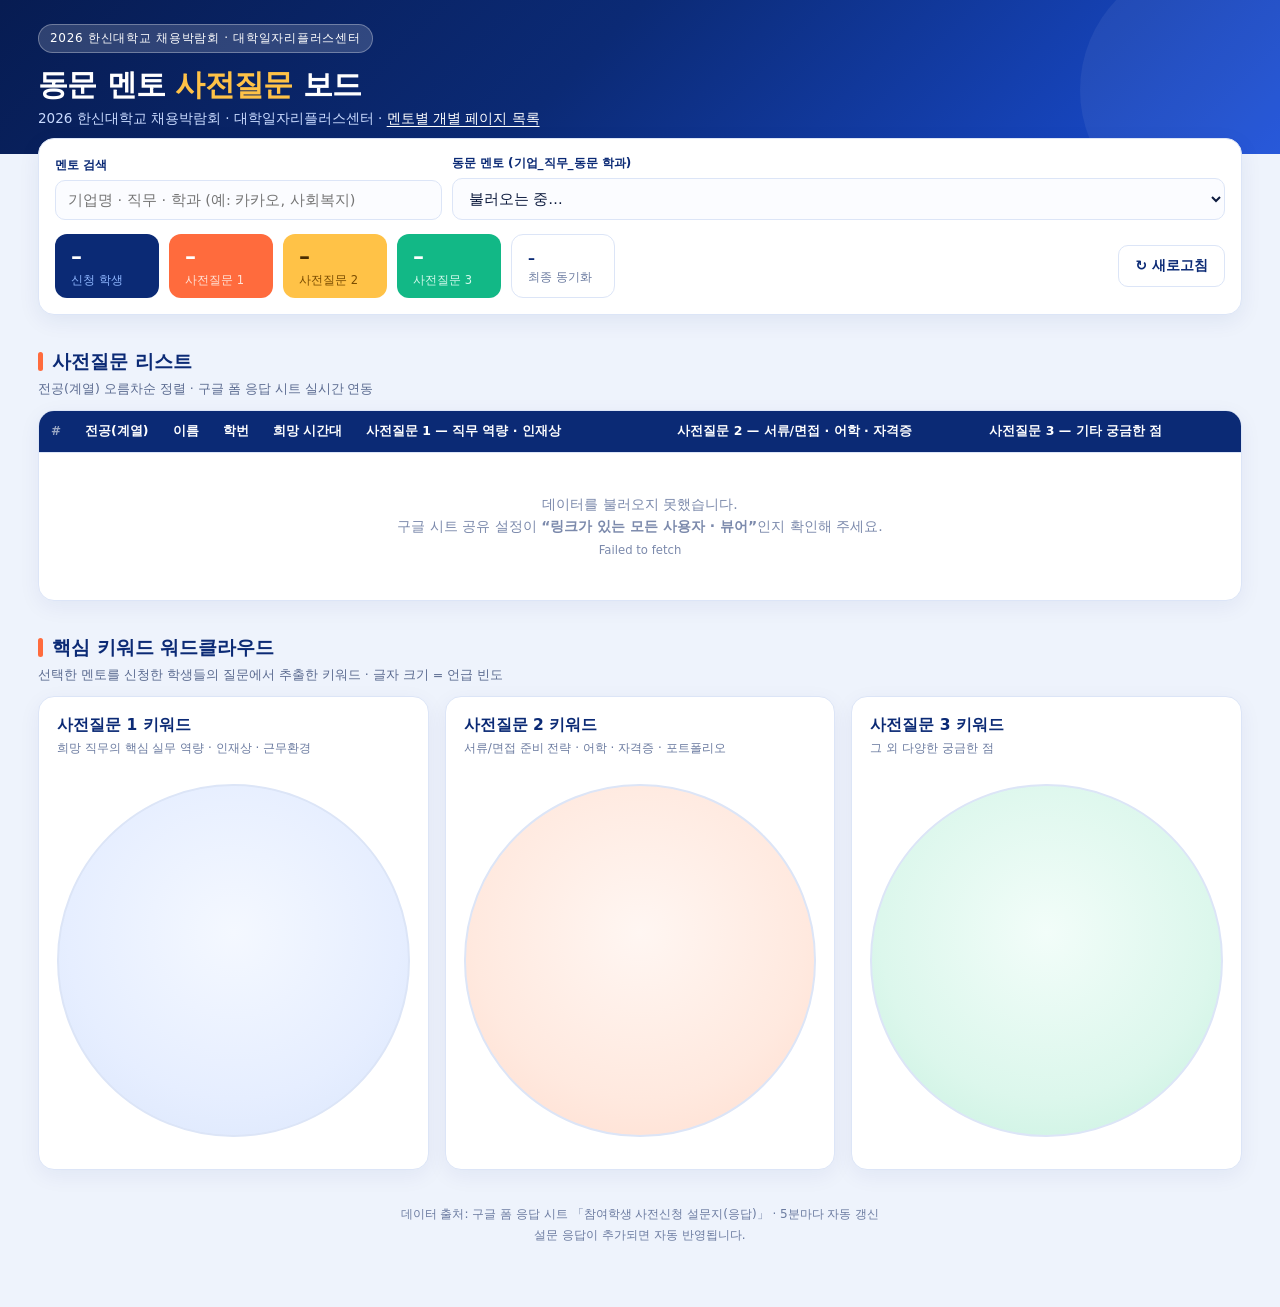
==== index.html @ fbaeb195 "2026 한신대학교 채용박람회 동문 멘토 사전질문 보드 - index.html: 멘토 드롭다운이 있는 통합 보드 - c/01~10.html: 동문 멘토 1명만 보여주는 개별 페이지" ====
<!doctype html>
<html lang="ko">
<head>
<meta charset="utf-8">
<meta name="viewport" content="width=device-width, initial-scale=1">
<title>2026 한신대학교 채용박람회 · 동문 멘토 사전질문 보드</title>
<meta name="robots" content="noindex">
<link rel="stylesheet" href="c/mentor.css">
</head>
<body>
<header>
  <div class="hd">
    <span class="badge">2026 한신대학교 채용박람회 · 대학일자리플러스센터</span>
    <h1>동문 멘토 <b>사전질문</b> 보드</h1>
    <div class="sub">2026 한신대학교 채용박람회 · 대학일자리플러스센터 · <a href="c/">멘토별 개별 페이지 목록</a></div>
  </div>
</header>

<div class="wrap">
  <div class="panel">
    <div class="ctrl">
      <div class="field">
        <label for="q">멘토 검색</label>
        <input id="q" type="search" placeholder="기업명 · 직무 · 학과 (예: 카카오, 사회복지)" autocomplete="off">
      </div>
      <div class="field" style="flex:2">
        <label for="sel">동문 멘토 (기업_직무_동문 학과)</label>
        <select id="sel"><option>불러오는 중…</option></select>
      </div>
    </div>
    <div class="stats">
      <div class="stat"><b id="s1">–</b><span>신청 학생</span></div>
      <div class="stat o"><b id="s2">–</b><span>사전질문 1</span></div>
      <div class="stat y"><b id="s3">–</b><span>사전질문 2</span></div>
      <div class="stat g"><b id="s5">–</b><span>사전질문 3</span></div>
      <div class="stat w"><b id="s4" style="font-size:14px;padding-top:5px">–</b><span>최종 동기화</span></div>
      <button id="reload">↻ 새로고침</button>
    </div>
  </div>

  <h2>사전질문 리스트</h2>
  <div class="note">전공(계열) 오름차순 정렬 · 구글 폼 응답 시트 실시간 연동</div>
  <div class="tablebox">
    <div class="scroll"><table>
      <thead><tr>
        <th class="idx">#</th><th>전공(계열)</th><th>이름</th><th>학번</th><th>희망 시간대</th>
        <th style="width:26%">사전질문 1 — 직무 역량 · 인재상</th>
        <th style="width:26%">사전질문 2 — 서류/면접 · 어학 · 자격증</th>
        <th style="width:22%">사전질문 3 — 기타 궁금한 점</th>
      </tr></thead>
      <tbody id="tb"><tr><td colspan="8" class="empty">데이터를 불러오는 중입니다…</td></tr></tbody>
    </table></div>
  </div>

  <h2>핵심 키워드 워드클라우드</h2>
  <div class="note">선택한 멘토를 신청한 학생들의 질문에서 추출한 키워드 · 글자 크기 = 언급 빈도</div>
  <div class="clouds">
    <div class="cloudcard">
      <h3>사전질문 1 키워드</h3>
      <div class="cap">희망 직무의 핵심 실무 역량 · 인재상 · 근무환경</div>
      <div class="circle" id="c1"></div>
      <div class="chips" id="k1"></div>
    </div>
    <div class="cloudcard q2">
      <h3>사전질문 2 키워드</h3>
      <div class="cap">서류/면접 준비 전략 · 어학 · 자격증 · 포트폴리오</div>
      <div class="circle q2" id="c2"></div>
      <div class="chips" id="k2"></div>
    </div>
    <div class="cloudcard q3">
      <h3>사전질문 3 키워드</h3>
      <div class="cap">그 외 다양한 궁금한 점</div>
      <div class="circle q3" id="c3"></div>
      <div class="chips" id="k3"></div>
    </div>
  </div>

  <footer>
    데이터 출처: 구글 폼 응답 시트 「참여학생 사전신청 설문지(응답)」 · 5분마다 자동 갱신<br>
    설문 응답이 추가되면 자동 반영됩니다.
  </footer>
</div>
<script src="c/mentor.js"></script>
</body>
</html>
---- c/mentor.css ----
:root{
  --navy:#0b2a75; --navy-d:#071c52; --blue:#1b4fd8; --blue-l:#3d74ff;
  --sky:#8fb7ff; --ink:#0d1b3e; --line:#dce5f7; --bg:#eef3fc;
  --accent:#ff6b3d; --accent2:#ffc247; --accent3:#12b886;
}
*{box-sizing:border-box}
body{margin:0;background:var(--bg);color:var(--ink);
  font-family:"Pretendard","Malgun Gothic","맑은 고딕",-apple-system,system-ui,sans-serif}
.wrap{max-width:1240px;margin:0 auto;padding:0 18px 60px}

header{background:linear-gradient(135deg,var(--navy-d) 0%,var(--navy) 45%,var(--blue) 100%);
  color:#fff;padding:24px 0 26px;position:relative;overflow:hidden}
header:after{content:"";position:absolute;right:-60px;top:-40px;width:260px;height:260px;
  border-radius:50%;background:rgba(255,255,255,.06)}
.hd{max-width:1240px;margin:0 auto;padding:0 18px;position:relative;z-index:1}
.badge{display:inline-block;font-size:12px;letter-spacing:.06em;background:rgba(255,255,255,.16);
  border:1px solid rgba(255,255,255,.3);padding:5px 11px;border-radius:999px}
.booth{display:inline-block;background:var(--accent2);color:#4a2c00;font-weight:800;
  font-size:12px;padding:5px 11px;border-radius:999px;margin-left:6px}
h1{margin:13px 0 6px;font-size:30px;font-weight:800;letter-spacing:-.02em;line-height:1.25}
h1 b{color:var(--accent2)}
h1 small{display:block;font-size:15px;font-weight:600;color:var(--accent2);margin-top:6px}
.sub{font-size:13.5px;color:#c9daff}
.sub a{color:#fff;text-decoration:underline;text-underline-offset:3px}

.panel{background:#fff;border:1px solid var(--line);border-radius:16px;
  box-shadow:0 6px 22px rgba(11,42,117,.07);padding:16px;margin-top:-16px;position:relative;z-index:2}
.ctrl{display:flex;gap:10px;flex-wrap:wrap;align-items:flex-end}
.field{flex:1;min-width:250px}
label{display:block;font-size:12px;font-weight:700;color:var(--navy);margin-bottom:6px}
select,input[type=search]{width:100%;padding:11px 12px;border:1.5px solid var(--line);
  border-radius:10px;font-size:14.5px;font-family:inherit;background:#fbfcff;color:var(--ink)}
select:focus,input:focus{outline:none;border-color:var(--blue-l);background:#fff}
button{padding:11px 16px;border:1.5px solid var(--line);border-radius:10px;background:#fff;
  color:var(--navy);font-weight:700;font-size:14px;cursor:pointer;font-family:inherit}
button:hover{border-color:var(--blue-l);color:var(--blue)}

.stats{display:flex;gap:10px;flex-wrap:wrap;margin-top:14px}
.panel .stats{margin-top:14px}
.solo{background:#fff;border:1px solid var(--line);border-radius:16px;
  box-shadow:0 6px 22px rgba(11,42,117,.07);padding:14px;margin-top:-16px;position:relative;z-index:2}
.solo .stats{margin-top:0}
.stat{background:var(--navy);color:#fff;border-radius:12px;padding:10px 16px;min-width:104px}
.stat b{display:block;font-size:22px;line-height:1.15}
.stat span{font-size:11.5px;color:var(--sky)}
.stat.o{background:var(--accent)}.stat.o span{color:#ffe2d6}
.stat.y{background:var(--accent2);color:#4a2c00}.stat.y span{color:#7a4c00}
.stat.g{background:var(--accent3)}.stat.g span{color:#d3f9ec}
.stat.w{background:#fff;color:var(--navy);border:1.5px solid var(--line)}
.stat.w span{color:#6b7ba0}
.stats button{margin-left:auto;align-self:center}

h2{font-size:19px;margin:34px 0 12px;color:var(--navy);display:flex;align-items:center;gap:9px}
h2:before{content:"";width:5px;height:19px;background:var(--accent);border-radius:3px}
.note{font-size:12.5px;color:#5b6b90;margin:-6px 0 12px}

.tablebox{background:#fff;border:1px solid var(--line);border-radius:16px;overflow:hidden;
  box-shadow:0 6px 22px rgba(11,42,117,.06)}
.scroll{overflow-x:auto}
table{width:100%;border-collapse:collapse;font-size:13.5px;min-width:900px}
thead th{background:var(--navy);color:#fff;text-align:left;padding:12px;font-weight:700;
  font-size:12.5px;white-space:nowrap;position:sticky;top:0}
tbody td{padding:12px;border-top:1px solid var(--line);vertical-align:top;
  white-space:pre-wrap;line-height:1.6;word-break:break-word}
tbody tr:nth-child(even){background:#f7faff}
td.dept{font-weight:700;color:var(--navy);white-space:nowrap}
td.meta{white-space:nowrap;color:#44557f}
td.q1{background:rgba(27,79,216,.04)}
td.q2{background:rgba(255,107,61,.05)}
td.q3{background:rgba(18,184,134,.06)}
.no{color:#9aa7c4}
.idx{color:#9aa7c4;font-size:12px;width:34px}

.clouds{display:grid;grid-template-columns:repeat(3,1fr);gap:16px}
@media(max-width:1000px){.clouds{grid-template-columns:1fr}}
.cloudcard{background:#fff;border:1px solid var(--line);border-radius:16px;padding:18px;
  box-shadow:0 6px 22px rgba(11,42,117,.06)}
.cloudcard h3{margin:0 0 4px;font-size:15.5px;color:var(--navy)}
.cloudcard .cap{font-size:12px;color:#6b7ba0;margin-bottom:12px;min-height:32px}
.circle{position:relative;width:100%;aspect-ratio:1/1;border-radius:50%;overflow:hidden;
  background:radial-gradient(circle at 50% 42%,#f4f8ff 0%,#e6eeff 62%,#d9e5fb 100%);
  border:2px solid var(--line)}
.circle.q2{background:radial-gradient(circle at 50% 42%,#fff6f2 0%,#ffe9df 62%,#ffdccd 100%)}
.circle.q3{background:radial-gradient(circle at 50% 42%,#f2fdf9 0%,#dcf7ec 62%,#c5f0de 100%)}
.circle span{position:absolute;white-space:nowrap;font-weight:800;line-height:1;
  transform:translate(-50%,-50%);cursor:default}
.circle span:hover{opacity:.6}
.chips{display:flex;flex-wrap:wrap;gap:6px;margin-top:14px}
.chip{font-size:12px;background:#eef3ff;color:var(--navy);border:1px solid #d5e1fb;
  padding:4px 9px;border-radius:999px}
.chip b{color:var(--accent);margin-left:4px}
.cloudcard.q2 .chip{background:#fff1ea;border-color:#ffd9c7}
.cloudcard.q3 .chip{background:#e9fbf4;border-color:#bfeedd}

.empty{padding:40px;text-align:center;color:#7c8aac;font-size:14px}
footer{margin-top:34px;font-size:12px;color:#6b7ba0;text-align:center;line-height:1.8}
footer a{color:var(--blue)}

/* ---- 허브(멘토 목록) ---- */
.grid{display:grid;grid-template-columns:repeat(auto-fill,minmax(280px,1fr));gap:12px;margin-top:16px}
.card{display:block;background:#fff;border:1px solid var(--line);border-radius:14px;padding:14px 16px;
  text-decoration:none;color:inherit;box-shadow:0 4px 14px rgba(11,42,117,.05);transition:.15s}
.card:hover{border-color:var(--blue-l);transform:translateY(-2px);box-shadow:0 8px 20px rgba(11,42,117,.12)}
.card .num{display:inline-block;background:var(--navy);color:#fff;font-size:11.5px;font-weight:800;
  padding:3px 9px;border-radius:999px;letter-spacing:.04em}
.card .nm{font-size:15.5px;font-weight:800;color:var(--navy);margin:9px 0 3px;line-height:1.35}
.card .jb{font-size:12.5px;color:#6b7ba0}
.card .mj{font-size:12px;color:var(--accent);font-weight:700;margin-top:4px}
.sect{font-size:13px;font-weight:800;color:var(--navy);margin:26px 0 2px}

@media print{
  header{background:var(--navy)!important;-webkit-print-color-adjust:exact;print-color-adjust:exact}
  .panel,button{display:none}
  .tablebox,.cloudcard{box-shadow:none}
  body{background:#fff}
}
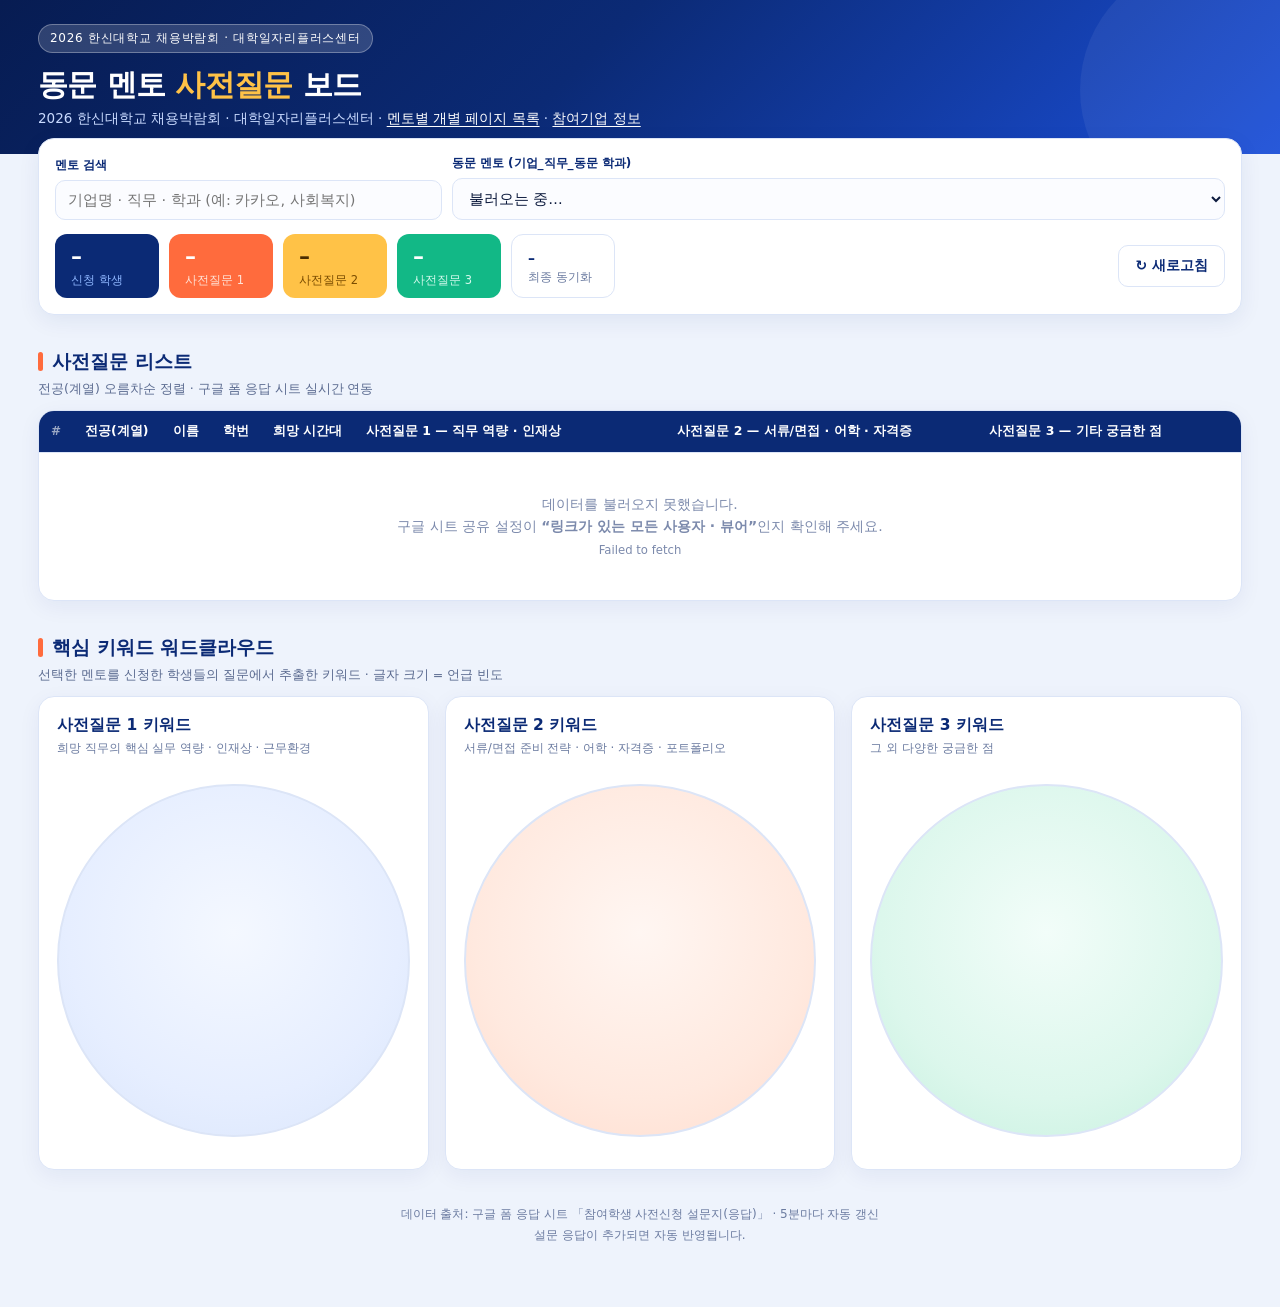
==== commit a36fc021: "참여기업 정보 대시보드 추가 - company/index.html: 부스 45개(A 기업채용 25 / B 졸업선배 멘토 10 / C 고용정책·이벤트 10)   검색, 존 필터, 채" ====
--- a/index.html
+++ b/index.html
@@ -12,7 +12,7 @@
   <div class="hd">
     <span class="badge">2026 한신대학교 채용박람회 · 대학일자리플러스센터</span>
     <h1>동문 멘토 <b>사전질문</b> 보드</h1>
-    <div class="sub">2026 한신대학교 채용박람회 · 대학일자리플러스센터 · <a href="c/">멘토별 개별 페이지 목록</a></div>
+    <div class="sub">2026 한신대학교 채용박람회 · 대학일자리플러스센터 · <a href="c/">멘토별 개별 페이지 목록</a> · <a href="company/">참여기업 정보</a></div>
   </div>
 </header>
 
